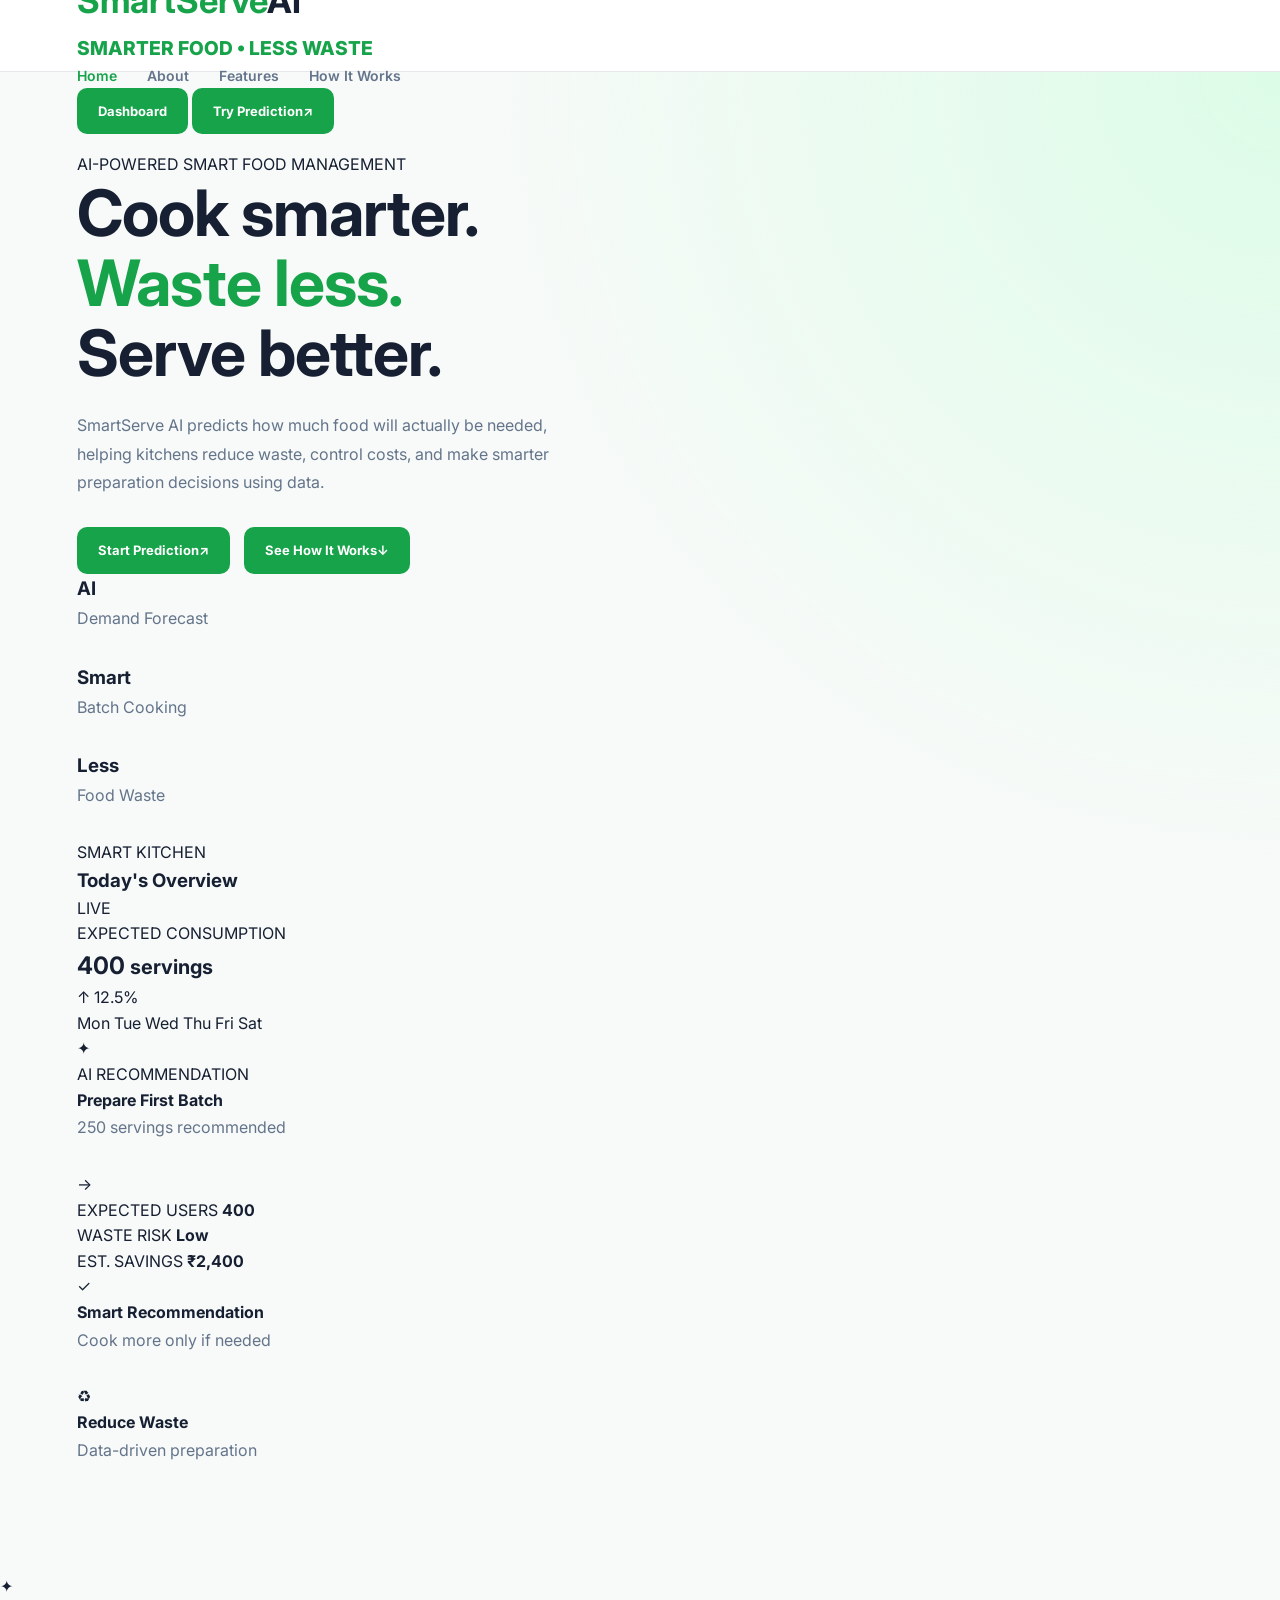
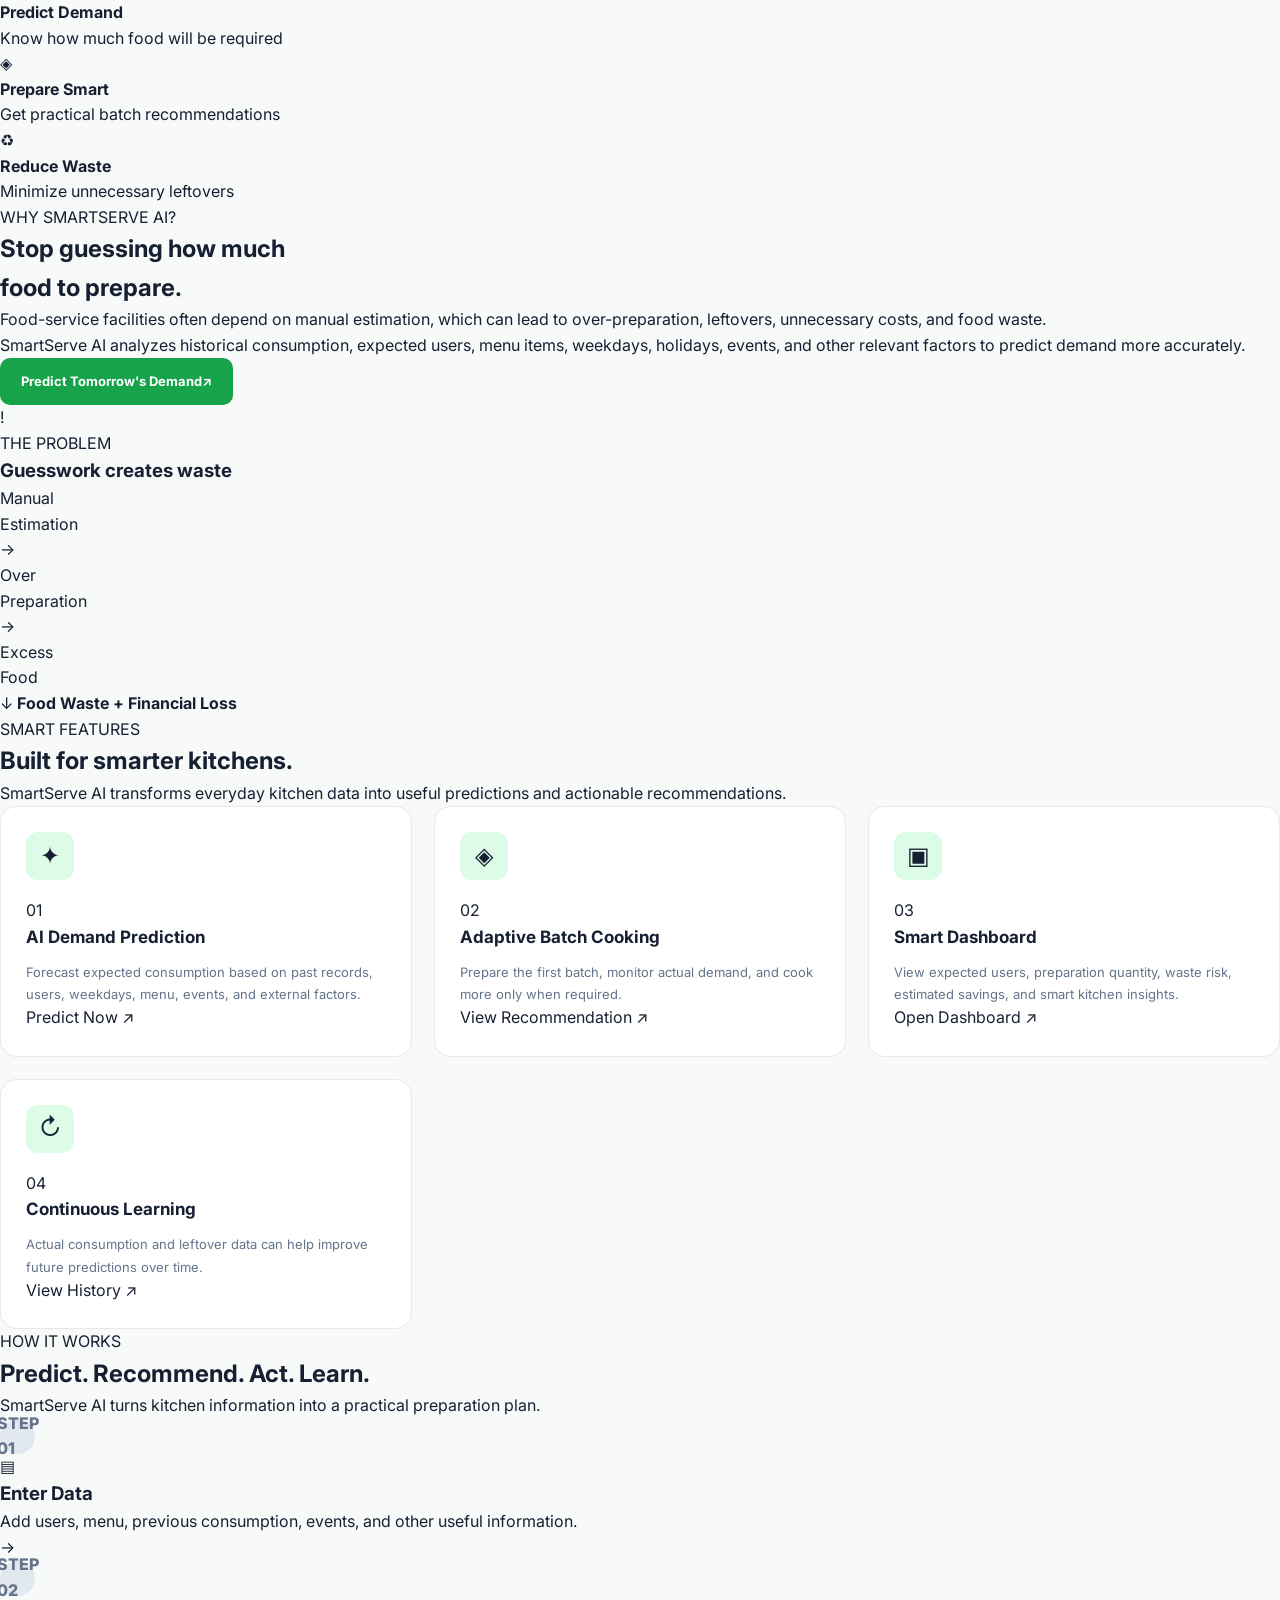
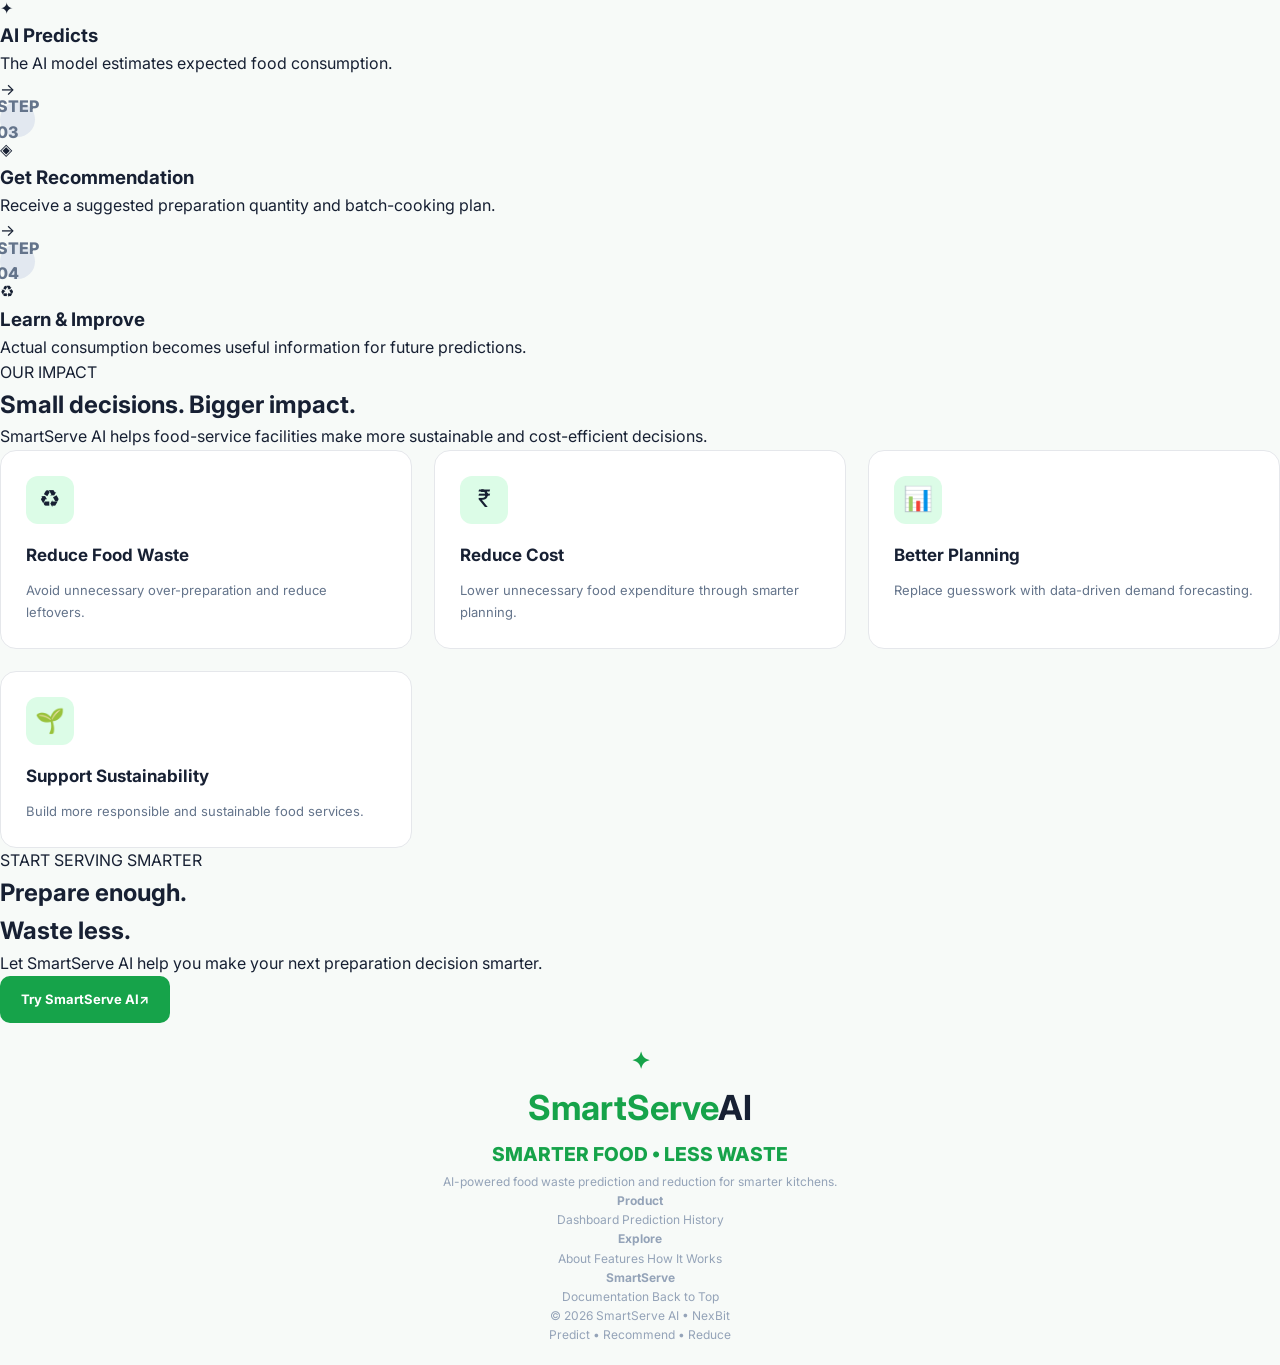
==== index.html @ d2ed530c "Initial Smart-Serve-nexbit.git" ====
<!DOCTYPE html>
<html lang="en">

<head>
    <meta charset="UTF-8">
    <meta name="viewport" content="width=device-width, initial-scale=1.0">

    <title>SmartServe AI | Smarter Food, Less Waste</title>

    <meta name="description"
        content="SmartServe AI predicts food demand, reduces waste, and helps kitchens prepare smarter using AI-powered recommendations.">

    <link rel="stylesheet" href="style.css">

    <!-- Google Fonts -->
    <link rel="preconnect" href="https://fonts.googleapis.com">
    <link rel="preconnect" href="https://fonts.gstatic.com" crossorigin>

    <link
        href="https://fonts.googleapis.com/css2?family=Inter:wght@400;500;600;700;800&family=Playfair+Display:wght@600;700&display=swap"
        rel="stylesheet">

</head>

<body>


    <!-- =========================
         NAVBAR
    ========================== -->

    <header class="navbar">

        <div class="container nav-content">

            <a href="index.html" class="logo">

                <div class="logo-icon">✦</div>

                <div class="logo-text">
                    <h2>SmartServe<span>AI</span></h2>
                    <small>SMARTER FOOD • LESS WASTE</small>
                </div>

            </a>


            <nav class="nav-links">

                <a href="#home" class="active">Home</a>
                <a href="#about">About</a>
                <a href="#features">Features</a>
                <a href="#workflow">How It Works</a>

            </nav>


            <div class="nav-buttons">

                <a href="dashboard.html" class="btn btn-outline">
                    Dashboard
                </a>

                <a href="prediction.html" class="btn btn-primary">
                    Try Prediction
                    <span>↗</span>
                </a>

            </div>

        </div>

    </header>



    <!-- =========================
         HERO SECTION
    ========================== -->

    <main>

        <section class="hero" id="home">

            <div class="container hero-grid">


                <!-- LEFT SIDE -->

                <div class="hero-content">

                    <div class="hero-badge">

                        <span class="pulse-dot"></span>

                        AI-POWERED SMART FOOD MANAGEMENT

                    </div>


                    <h1>
                        Cook smarter.
                        <br>
                        <span>Waste less.</span>
                        <br>
                        Serve better.
                    </h1>


                    <p class="hero-description">

                        SmartServe AI predicts how much food will actually be needed,
                        helping kitchens reduce waste, control costs, and make smarter
                        preparation decisions using data.

                    </p>


                    <div class="hero-buttons">

                        <a href="prediction.html" class="btn btn-primary btn-large">

                            Start Prediction

                            <span>↗</span>

                        </a>


                        <a href="#workflow" class="btn btn-text">

                            See How It Works

                            <span>↓</span>

                        </a>

                    </div>



                    <div class="hero-stats">

                        <div class="stat">
                            <h3>AI</h3>
                            <p>Demand Forecast</p>
                        </div>


                        <div class="stat-divider"></div>


                        <div class="stat">
                            <h3>Smart</h3>
                            <p>Batch Cooking</p>
                        </div>


                        <div class="stat-divider"></div>


                        <div class="stat">
                            <h3>Less</h3>
                            <p>Food Waste</p>
                        </div>

                    </div>

                </div>



                <!-- RIGHT SIDE -->

                <div class="hero-visual">

                    <div class="visual-glow"></div>


                    <div class="dashboard-card">


                        <!-- Dashboard Header -->

                        <div class="card-top">

                            <div>

                                <span class="small-label">
                                    SMART KITCHEN
                                </span>

                                <h3>Today's Overview</h3>

                            </div>


                            <div class="live-badge">

                                <span></span>

                                LIVE

                            </div>

                        </div>



                        <!-- Prediction -->

                        <div class="chart-area">

                            <div class="chart-header">

                                <div>

                                    <span class="small-label">
                                        EXPECTED CONSUMPTION
                                    </span>

                                    <h2>

                                        400

                                        <small>
                                            servings
                                        </small>

                                    </h2>

                                </div>


                                <div class="trend">
                                    ↑ 12.5%
                                </div>

                            </div>


                            <div class="chart">

                                <div class="chart-line"></div>

                                <div class="chart-point point-1"></div>
                                <div class="chart-point point-2"></div>
                                <div class="chart-point point-3"></div>
                                <div class="chart-point point-4"></div>
                                <div class="chart-point point-5"></div>
                                <div class="chart-point point-6"></div>


                                <div class="chart-labels">

                                    <span>Mon</span>
                                    <span>Tue</span>
                                    <span>Wed</span>
                                    <span>Thu</span>
                                    <span>Fri</span>
                                    <span>Sat</span>

                                </div>

                            </div>

                        </div>



                        <!-- AI Recommendation -->

                        <div class="prediction-card">


                            <div class="prediction-icon">

                                ✦

                            </div>


                            <div class="prediction-text">

                                <span class="small-label">
                                    AI RECOMMENDATION
                                </span>

                                <h4>
                                    Prepare First Batch
                                </h4>

                                <p>
                                    250 servings recommended
                                </p>

                            </div>


                            <span class="arrow-icon">
                                →
                            </span>

                        </div>



                        <!-- Mini Stats -->

                        <div class="mini-cards">


                            <div class="mini-card">

                                <span>
                                    EXPECTED USERS
                                </span>

                                <strong>
                                    400
                                </strong>

                            </div>


                            <div class="mini-card">

                                <span>
                                    WASTE RISK
                                </span>

                                <strong class="low-risk">
                                    Low
                                </strong>

                            </div>


                            <div class="mini-card">

                                <span>
                                    EST. SAVINGS
                                </span>

                                <strong>
                                    ₹2,400
                                </strong>

                            </div>


                        </div>

                    </div>



                    <!-- Floating Card 1 -->

                    <div class="floating-card floating-card-1">

                        <div class="float-icon">
                            ✓
                        </div>

                        <div>

                            <strong>
                                Smart Recommendation
                            </strong>

                            <p>
                                Cook more only if needed
                            </p>

                        </div>

                    </div>



                    <!-- Floating Card 2 -->

                    <div class="floating-card floating-card-2">

                        <div class="float-icon">
                            ♻
                        </div>

                        <div>

                            <strong>
                                Reduce Waste
                            </strong>

                            <p>
                                Data-driven preparation
                            </p>

                        </div>

                    </div>


                </div>

            </div>

        </section>



        <!-- =========================
             QUICK BENEFITS
        ========================== -->

        <section class="intro-strip">

            <div class="container intro-content">


                <div class="intro-item">

                    <div class="intro-icon">
                        ✦
                    </div>

                    <div>

                        <strong>
                            Predict Demand
                        </strong>

                        <p>
                            Know how much food will be required
                        </p>

                    </div>

                </div>



                <div class="intro-item">

                    <div class="intro-icon">
                        ◈
                    </div>

                    <div>

                        <strong>
                            Prepare Smart
                        </strong>

                        <p>
                            Get practical batch recommendations
                        </p>

                    </div>

                </div>



                <div class="intro-item">

                    <div class="intro-icon">
                        ♻
                    </div>

                    <div>

                        <strong>
                            Reduce Waste
                        </strong>

                        <p>
                            Minimize unnecessary leftovers
                        </p>

                    </div>

                </div>


            </div>

        </section>



        <!-- =========================
             ABOUT SECTION
        ========================== -->

        <section class="section about-section" id="about">

            <div class="container two-column">


                <div class="section-heading">

                    <span class="eyebrow">
                        WHY SMARTSERVE AI?
                    </span>


                    <h2>

                        Stop guessing how much

                        <br>

                        <span>
                            food to prepare.
                        </span>

                    </h2>


                    <p>

                        Food-service facilities often depend on manual estimation,
                        which can lead to over-preparation, leftovers, unnecessary
                        costs, and food waste.

                    </p>


                    <p>

                        SmartServe AI analyzes historical consumption, expected users,
                        menu items, weekdays, holidays, events, and other relevant
                        factors to predict demand more accurately.

                    </p>


                    <a href="prediction.html" class="btn btn-dark">

                        Predict Tomorrow's Demand

                        <span>↗</span>

                    </a>

                </div>



                <!-- Problem Flow -->

                <div class="problem-card">


                    <div class="problem-header">

                        <span class="problem-icon">
                            !
                        </span>

                        <div>

                            <span class="small-label">
                                THE PROBLEM
                            </span>

                            <h3>
                                Guesswork creates waste
                            </h3>

                        </div>

                    </div>



                    <div class="problem-flow">


                        <div class="flow-box">

                            Manual

                            <br>

                            Estimation

                        </div>


                        <span>
                            →
                        </span>


                        <div class="flow-box">

                            Over

                            <br>

                            Preparation

                        </div>


                        <span>
                            →
                        </span>


                        <div class="flow-box danger-box">

                            Excess

                            <br>

                            Food

                        </div>


                    </div>



                    <div class="problem-result">

                        <span>
                            ↓
                        </span>

                        <strong>
                            Food Waste + Financial Loss
                        </strong>

                    </div>


                </div>

            </div>

        </section>



        <!-- =========================
             FEATURES SECTION
        ========================== -->

        <section class="section features-section" id="features">


            <div class="container">


                <div class="center-heading">

                    <span class="eyebrow">
                        SMART FEATURES
                    </span>


                    <h2>

                        Built for

                        <span>
                            smarter kitchens.
                        </span>

                    </h2>


                    <p>

                        SmartServe AI transforms everyday kitchen data into
                        useful predictions and actionable recommendations.

                    </p>

                </div>



                <div class="features-grid">


                    <!-- Feature 1 -->

                    <article class="feature-card featured-card">

                        <div class="feature-icon">
                            ✦
                        </div>


                        <span class="feature-number">
                            01
                        </span>


                        <h3>
                            AI Demand Prediction
                        </h3>


                        <p>

                            Forecast expected consumption based on past records,
                            users, weekdays, menu, events, and external factors.

                        </p>


                        <a href="prediction.html" class="feature-link">

                            Predict Now

                            <span>↗</span>

                        </a>

                    </article>



                    <!-- Feature 2 -->

                    <article class="feature-card">

                        <div class="feature-icon">
                            ◈
                        </div>


                        <span class="feature-number">
                            02
                        </span>


                        <h3>
                            Adaptive Batch Cooking
                        </h3>


                        <p>

                            Prepare the first batch, monitor actual demand, and
                            cook more only when required.

                        </p>


                        <a href="prediction.html" class="feature-link">

                            View Recommendation

                            <span>↗</span>

                        </a>

                    </article>



                    <!-- Feature 3 -->

                    <article class="feature-card">

                        <div class="feature-icon">
                            ▣
                        </div>


                        <span class="feature-number">
                            03
                        </span>


                        <h3>
                            Smart Dashboard
                        </h3>


                        <p>

                            View expected users, preparation quantity, waste risk,
                            estimated savings, and smart kitchen insights.

                        </p>


                        <a href="dashboard.html" class="feature-link">

                            Open Dashboard

                            <span>↗</span>

                        </a>

                    </article>



                    <!-- Feature 4 -->

                    <article class="feature-card">

                        <div class="feature-icon">
                            ↻
                        </div>


                        <span class="feature-number">
                            04
                        </span>


                        <h3>
                            Continuous Learning
                        </h3>


                        <p>

                            Actual consumption and leftover data can help improve
                            future predictions over time.

                        </p>


                        <a href="history.html" class="feature-link">

                            View History

                            <span>↗</span>

                        </a>

                    </article>


                </div>


            </div>

        </section>



        <!-- =========================
             WORKFLOW
        ========================== -->

        <section class="section workflow-section" id="workflow">


            <div class="container">


                <div class="center-heading">

                    <span class="eyebrow">
                        HOW IT WORKS
                    </span>


                    <h2>

                        Predict.

                        <span>
                            Recommend. Act. Learn.
                        </span>

                    </h2>


                    <p>

                        SmartServe AI turns kitchen information into
                        a practical preparation plan.

                    </p>

                </div>



                <div class="workflow">


                    <!-- Step 1 -->

                    <div class="workflow-step">

                        <div class="step-number">
                            STEP 01
                        </div>


                        <div class="step-icon">
                            ▤
                        </div>


                        <h3>
                            Enter Data
                        </h3>


                        <p>

                            Add users, menu, previous consumption,
                            events, and other useful information.

                        </p>

                    </div>


                    <div class="workflow-arrow">
                        →
                    </div>



                    <!-- Step 2 -->

                    <div class="workflow-step">

                        <div class="step-number">
                            STEP 02
                        </div>


                        <div class="step-icon">
                            ✦
                        </div>


                        <h3>
                            AI Predicts
                        </h3>


                        <p>

                            The AI model estimates expected
                            food consumption.

                        </p>

                    </div>


                    <div class="workflow-arrow">
                        →
                    </div>



                    <!-- Step 3 -->

                    <div class="workflow-step">

                        <div class="step-number">
                            STEP 03
                        </div>


                        <div class="step-icon">
                            ◈
                        </div>


                        <h3>
                            Get Recommendation
                        </h3>


                        <p>

                            Receive a suggested preparation quantity
                            and batch-cooking plan.

                        </p>

                    </div>


                    <div class="workflow-arrow">
                        →
                    </div>



                    <!-- Step 4 -->

                    <div class="workflow-step">

                        <div class="step-number">
                            STEP 04
                        </div>


                        <div class="step-icon">
                            ♻
                        </div>


                        <h3>
                            Learn & Improve
                        </h3>


                        <p>

                            Actual consumption becomes useful
                            information for future predictions.

                        </p>

                    </div>


                </div>


            </div>

        </section>



        <!-- =========================
             IMPACT SECTION
        ========================== -->

        <section class="section impact-section">


            <div class="container">


                <div class="center-heading">

                    <span class="eyebrow">
                        OUR IMPACT
                    </span>


                    <h2>

                        Small decisions.

                        <span>
                            Bigger impact.
                        </span>

                    </h2>


                    <p>

                        SmartServe AI helps food-service facilities make
                        more sustainable and cost-efficient decisions.

                    </p>

                </div>



                <div class="features-grid">


                    <article class="feature-card">

                        <div class="feature-icon">
                            ♻
                        </div>

                        <h3>
                            Reduce Food Waste
                        </h3>

                        <p>
                            Avoid unnecessary over-preparation and reduce leftovers.
                        </p>

                    </article>



                    <article class="feature-card">

                        <div class="feature-icon">
                            ₹
                        </div>

                        <h3>
                            Reduce Cost
                        </h3>

                        <p>
                            Lower unnecessary food expenditure through smarter planning.
                        </p>

                    </article>



                    <article class="feature-card">

                        <div class="feature-icon">
                            📊
                        </div>

                        <h3>
                            Better Planning
                        </h3>

                        <p>
                            Replace guesswork with data-driven demand forecasting.
                        </p>

                    </article>



                    <article class="feature-card">

                        <div class="feature-icon">
                            🌱
                        </div>

                        <h3>
                            Support Sustainability
                        </h3>

                        <p>
                            Build more responsible and sustainable food services.
                        </p>

                    </article>


                </div>


            </div>

        </section>



        <!-- =========================
             CTA
        ========================== -->

        <section class="cta-section">


            <div class="container cta-content">


                <div>

                    <span class="eyebrow">
                        START SERVING SMARTER
                    </span>


                    <h2>

                        Prepare enough.

                        <br>

                        <span>
                            Waste less.
                        </span>

                    </h2>


                    <p>

                        Let SmartServe AI help you make your
                        next preparation decision smarter.

                    </p>

                </div>


                <a href="prediction.html" class="btn btn-light btn-large">

                    Try SmartServe AI

                    <span>↗</span>

                </a>


            </div>

        </section>


    </main>



    <!-- =========================
         FOOTER
    ========================== -->

    <footer class="footer">


        <div class="container footer-content">


            <div class="footer-brand">


                <a href="index.html" class="logo">

                    <div class="logo-icon">
                        ✦
                    </div>


                    <div class="logo-text">

                        <h2>
                            SmartServe<span>AI</span>
                        </h2>

                        <small>
                            SMARTER FOOD • LESS WASTE
                        </small>

                    </div>

                </a>


                <p>

                    AI-powered food waste prediction and
                    reduction for smarter kitchens.

                </p>


            </div>



            <div class="footer-links">


                <div>

                    <h4>
                        Product
                    </h4>

                    <a href="dashboard.html">
                        Dashboard
                    </a>

                    <a href="prediction.html">
                        Prediction
                    </a>

                    <a href="history.html">
                        History
                    </a>

                </div>



                <div>

                    <h4>
                        Explore
                    </h4>

                    <a href="#about">
                        About
                    </a>

                    <a href="#features">
                        Features
                    </a>

                    <a href="#workflow">
                        How It Works
                    </a>

                </div>



                <div>

                    <h4>
                        SmartServe
                    </h4>

                    <a href="README.md">
                        Documentation
                    </a>

                    <a href="#home">
                        Back to Top
                    </a>

                </div>


            </div>


        </div>



        <div class="container footer-bottom">

            <p>
                © 2026 SmartServe AI • NexBit
            </p>

            <p>
                Predict • Recommend • Reduce
            </p>

        </div>


    </footer>



<script src="app.js"></script>
</body>

</html>
---- style.css ----
@import url('https://fonts.googleapis.com/css2?family=Inter:wght@400;500;600;700;800&display=swap');

:root {
  --primary: #16a34a;
  --primary-dark: #15803d;
  --primary-light: #dcfce7;
  --background: #f7faf8;
  --white: #ffffff;
  --text: #172033;
  --muted: #64748b;
  --border: #e5e7eb;
  --shadow: 0 8px 25px rgba(15, 23, 42, 0.06);
}

* {
  margin: 0;
  padding: 0;
  box-sizing: border-box;
}

body {
  font-family: 'Inter', sans-serif;
  background: var(--background);
  color: var(--text);
  line-height: 1.6;
}

a {
  text-decoration: none;
  color: inherit;
}

button,
input,
select,
textarea {
  font-family: inherit;
}

button {
  cursor: pointer;
}

/* NAVBAR */

.navbar {
  height: 72px;
  padding: 0 6%;
  background: var(--white);
  border-bottom: 1px solid var(--border);
  display: flex;
  align-items: center;
  justify-content: space-between;
  position: sticky;
  top: 0;
  z-index: 1000;
}

.logo {
  color: var(--primary);
  font-size: 23px;
  font-weight: 800;
}

.logo span {
  color: var(--text);
}

.nav-links {
  display: flex;
  align-items: center;
  gap: 30px;
  list-style: none;
}

.nav-links a {
  color: var(--muted);
  font-size: 14px;
  font-weight: 600;
  transition: 0.3s;
}

.nav-links a:hover,
.nav-links a.active {
  color: var(--primary);
}

.profile {
  width: 38px;
  height: 38px;
  border-radius: 50%;
  background: var(--primary-light);
  color: var(--primary-dark);
  display: flex;
  align-items: center;
  justify-content: center;
  font-weight: 800;
}

/* PAGE LAYOUT */

.layout {
  display: flex;
  min-height: calc(100vh - 72px);
}

.sidebar {
  width: 240px;
  flex-shrink: 0;
  background: var(--white);
  border-right: 1px solid var(--border);
  padding: 30px 18px;
}

.sidebar-title {
  color: #94a3b8;
  font-size: 11px;
  font-weight: 800;
  letter-spacing: 1.5px;
  text-transform: uppercase;
  margin: 0 15px 16px;
}

.sidebar-menu {
  display: flex;
  flex-direction: column;
  gap: 8px;
}

.sidebar-menu a {
  display: block;
  padding: 14px 15px;
  border-radius: 10px;
  color: var(--muted);
  font-size: 14px;
  font-weight: 600;
  transition: 0.3s;
}

.sidebar-menu a:hover,
.sidebar-menu a.active {
  background: var(--primary-light);
  color: var(--primary-dark);
}

/* MAIN CONTENT */

.main {
  flex: 1;
  min-width: 0;
  padding: 40px 5%;
}

.page-heading {
  display: flex;
  align-items: flex-start;
  justify-content: space-between;
  gap: 20px;
  margin-bottom: 30px;
}

.page-heading h1 {
  font-size: 30px;
  line-height: 1.2;
  margin-bottom: 8px;
}

.page-heading p {
  color: var(--muted);
  font-size: 14px;
}

/* BUTTONS */

.btn,
.primary-button,
.predict-button,
.new-button,
.filter-button {
  display: inline-flex;
  align-items: center;
  justify-content: center;
  border: none;
  border-radius: 10px;
  background: var(--primary);
  color: white;
  padding: 13px 21px;
  font-size: 13px;
  font-weight: 700;
  transition: 0.3s;
}

.btn:hover,
.primary-button:hover,
.predict-button:hover,
.new-button:hover,
.filter-button:hover {
  background: var(--primary-dark);
  transform: translateY(-2px);
}

.secondary-button {
  display: inline-flex;
  align-items: center;
  justify-content: center;
  padding: 12px 20px;
  border: 1px solid var(--border);
  border-radius: 10px;
  background: white;
  color: var(--text);
  font-size: 13px;
  font-weight: 700;
}

/* CARDS */

.card,
.summary-card,
.stat-card {
  background: var(--white);
  border: 1px solid var(--border);
  border-radius: 17px;
  box-shadow: var(--shadow);
}

.card {
  padding: 28px;
  margin-bottom: 25px;
}

.card-heading {
  display: flex;
  align-items: center;
  justify-content: space-between;
  gap: 20px;
  margin-bottom: 22px;
}

.card-heading h2 {
  font-size: 20px;
  margin-bottom: 6px;
}

.card-heading p {
  color: var(--muted);
  font-size: 13px;
}

/* STATISTICS */

.summary-grid,
.stats-grid {
  display: grid;
  grid-template-columns: repeat(4, 1fr);
  gap: 18px;
  margin-bottom: 28px;
}

.summary-card,
.stat-card {
  padding: 22px;
}

.summary-card h4,
.stat-card h4 {
  color: var(--muted);
  font-size: 11px;
  text-transform: uppercase;
  margin-bottom: 13px;
}

.summary-card h2,
.stat-card h2 {
  font-size: 27px;
  line-height: 1.2;
  margin-bottom: 6px;
}

.summary-card p,
.stat-card p {
  color: #94a3b8;
  font-size: 11px;
}

.green {
  background: #f0fdf4 !important;
  border-color: #bbf7d0 !important;
}

.green h2 {
  color: var(--primary-dark);
}

.blue {
  background: #eff6ff !important;
  border-color: #bfdbfe !important;
}

.blue h2 {
  color: #2563eb;
}

.yellow {
  background: #fffbeb !important;
  border-color: #fde68a !important;
}

.yellow h2 {
  color: #b45309;
}

/* WELCOME BANNER */

.welcome-banner {
  display: flex;
  align-items: center;
  justify-content: space-between;
  gap: 25px;
  padding: 30px;
  margin-bottom: 28px;
  border-radius: 18px;
  background: linear-gradient(135deg, #dcfce7, #bbf7d0);
  border: 1px solid #bbf7d0;
}

.welcome-banner h2 {
  font-size: 24px;
  margin-bottom: 8px;
}

.welcome-banner p {
  color: #166534;
  font-size: 13px;
}

/* FORMS */

.form-grid {
  display: grid;
  grid-template-columns: 1fr 1fr;
  gap: 22px;
}

.form-group {
  display: flex;
  flex-direction: column;
  gap: 8px;
}

.full-width {
  grid-column: 1 / -1;
}

label {
  color: var(--text);
  font-size: 13px;
  font-weight: 700;
}

input,
select,
textarea {
  width: 100%;
  padding: 14px;
  border: 1px solid #dbe3ea;
  border-radius: 10px;
  background: white;
  color: var(--text);
  outline: none;
  font-size: 13px;
  transition: 0.3s;
}

input:focus,
select:focus,
textarea:focus {
  border-color: var(--primary);
  box-shadow: 0 0 0 3px rgba(22, 163, 74, 0.1);
}

textarea {
  min-height: 100px;
  resize: vertical;
}

.help {
  color: #94a3b8;
  font-size: 11px;
}

/* STEP INDICATOR */

.steps {
  display: flex;
  align-items: center;
  margin-bottom: 30px;
}

.step {
  display: flex;
  align-items: center;
  gap: 10px;
  color: #94a3b8;
  font-size: 13px;
  font-weight: 700;
  white-space: nowrap;
}

.step.active {
  color: var(--primary-dark);
}

.step-number {
  width: 35px;
  height: 35px;
  border-radius: 50%;
  background: #e2e8f0;
  color: var(--muted);
  display: flex;
  align-items: center;
  justify-content: center;
  font-weight: 800;
}

.step.active .step-number {
  background: var(--primary);
  color: white;
}

.step-line {
  width: 70px;
  height: 2px;
  background: #e2e8f0;
  margin: 0 14px;
}

/* INFO AND INSIGHT BOX */

.info-box,
.insight-card {
  background: #eff6ff;
  border: 1px solid #bfdbfe;
  border-radius: 14px;
  padding: 20px;
  margin-bottom: 25px;
}

.info-box h3,
.insight-card h3 {
  color: #1d4ed8;
  font-size: 17px;
  margin-bottom: 8px;
}

.info-box p,
.insight-card p {
  color: #1e40af;
  font-size: 13px;
  line-height: 1.7;
}

.insight-card {
  display: flex;
  align-items: flex-start;
  gap: 15px;
}

.insight-icon {
  font-size: 25px;
}

/* TABLE */

.table-wrapper {
  width: 100%;
  overflow-x: auto;
}

table {
  width: 100%;
  min-width: 750px;
  border-collapse: collapse;
}

th {
  text-align: left;
  padding: 15px 14px;
  background: #f8fafc;
  color: var(--muted);
  font-size: 11px;
  text-transform: uppercase;
  border-bottom: 1px solid var(--border);
}

td {
  padding: 17px 14px;
  color: #475569;
  font-size: 13px;
  border-bottom: 1px solid #eef2f7;
}

tr:hover {
  background: #f8fffa;
}

tr:last-child td {
  border-bottom: none;
}

.date,
.food {
  color: var(--text);
  font-weight: 700;
}

.small-text {
  color: #94a3b8;
  font-size: 11px;
  margin-top: 4px;
}

/* STATUS */

.status {
  display: inline-block;
  padding: 6px 11px;
  border-radius: 20px;
  font-size: 11px;
  font-weight: 700;
}

.status.low {
  background: #dcfce7;
  color: #166534;
}

.status.medium {
  background: #fef3c7;
  color: #92400e;
}

.status.high {
  background: #fee2e2;
  color: #991b1b;
}

/* FILTERS */

.filters {
  display: flex;
  gap: 12px;
  flex-wrap: wrap;
  margin-bottom: 24px;
}

.filters input,
.filters select {
  width: auto;
  min-width: 160px;
  padding: 12px 14px;
}

.search-box {
  flex: 1;
  min-width: 220px;
}

/* MENU OPTIONS */

.menu-options {
  display: grid;
  grid-template-columns: repeat(4, 1fr);
  gap: 12px;
}

.menu-option {
  padding: 15px 8px;
  text-align: center;
  border: 1px solid #e2e8f0;
  border-radius: 10px;
  color: var(--muted);
  font-size: 12px;
  font-weight: 600;
  cursor: pointer;
  transition: 0.3s;
}

.menu-option:hover,
.menu-option.active,
.menu-option.selected {
  background: var(--primary-light);
  border-color: var(--primary);
  color: var(--primary-dark);
}

.emoji {
  display: block;
  font-size: 24px;
  margin-bottom: 5px;
}

/* FOOTER */

.footer {
  text-align: center;
  color: #94a3b8;
  font-size: 12px;
  padding: 20px 15px;
}

/* HOME PAGE */

.hero {
  min-height: 620px;
  display: flex;
  align-items: center;
  padding: 80px 6%;
  background:
    radial-gradient(circle at top right, #dcfce7, transparent 40%),
    var(--background);
}

.hero-content {
  max-width: 600px;
}

.hero h1 {
  font-size: clamp(40px, 5vw, 68px);
  line-height: 1.1;
  letter-spacing: -1px;
  margin-bottom: 22px;
}

.hero h1 span {
  color: var(--primary);
}

.hero p {
  max-width: 520px;
  color: var(--muted);
  font-size: 16px;
  line-height: 1.8;
  margin-bottom: 30px;
}

.hero-buttons {
  display: flex;
  gap: 14px;
  flex-wrap: wrap;
}

.features-grid {
  display: grid;
  grid-template-columns: repeat(3, 1fr);
  gap: 22px;
}

.feature-card {
  background: white;
  border: 1px solid var(--border);
  border-radius: 16px;
  padding: 25px;
  transition: 0.3s;
}

.feature-card:hover {
  transform: translateY(-5px);
  box-shadow: var(--shadow);
}

.feature-icon {
  width: 48px;
  height: 48px;
  display: flex;
  align-items: center;
  justify-content: center;
  border-radius: 12px;
  background: var(--primary-light);
  font-size: 24px;
  margin-bottom: 18px;
}

.feature-card h3 {
  font-size: 17px;
  margin-bottom: 10px;
}

.feature-card p {
  color: var(--muted);
  font-size: 13px;
  line-height: 1.7;
}

/* RESPONSIVE */

@media (max-width: 1100px) {
  .summary-grid,
  .stats-grid {
    grid-template-columns: repeat(2, 1fr);
  }

  .features-grid {
    grid-template-columns: repeat(2, 1fr);
  }
}

@media (max-width: 850px) {
  .sidebar {
    width: 75px;
    padding: 25px 8px;
  }

  .sidebar-title {
    display: none;
  }

  .sidebar-menu a {
    font-size: 0;
    text-align: center;
  }

  .sidebar-menu a::first-letter {
    font-size: 20px;
  }

  .main {
    padding: 25px 18px;
  }

  .nav-links {
    display: none;
  }

  .welcome-banner {
    flex-direction: column;
    align-items: flex-start;
  }

  .form-grid {
    grid-template-columns: 1fr;
  }

  .full-width {
    grid-column: auto;
  }

  .menu-options {
    grid-template-columns: repeat(2, 1fr);
  }
}

@media (max-width: 600px) {
  .summary-grid,
  .stats-grid,
  .features-grid {
    grid-template-columns: 1fr;
  }

  .page-heading {
    flex-direction: column;
  }

  .page-heading h1 {
    font-size: 25px;
  }

  .card {
    padding: 20px;
  }

  .card-heading {
    align-items: flex-start;
    flex-direction: column;
  }

  .filters {
    flex-direction: column;
  }

  .filters input,
  .filters select,
  .filter-button {
    width: 100%;
  }

  .steps {
    overflow-x: auto;
    padding-bottom: 8px;
  }

  .step-line {
    width: 30px;
    margin: 0 8px;
  }
}
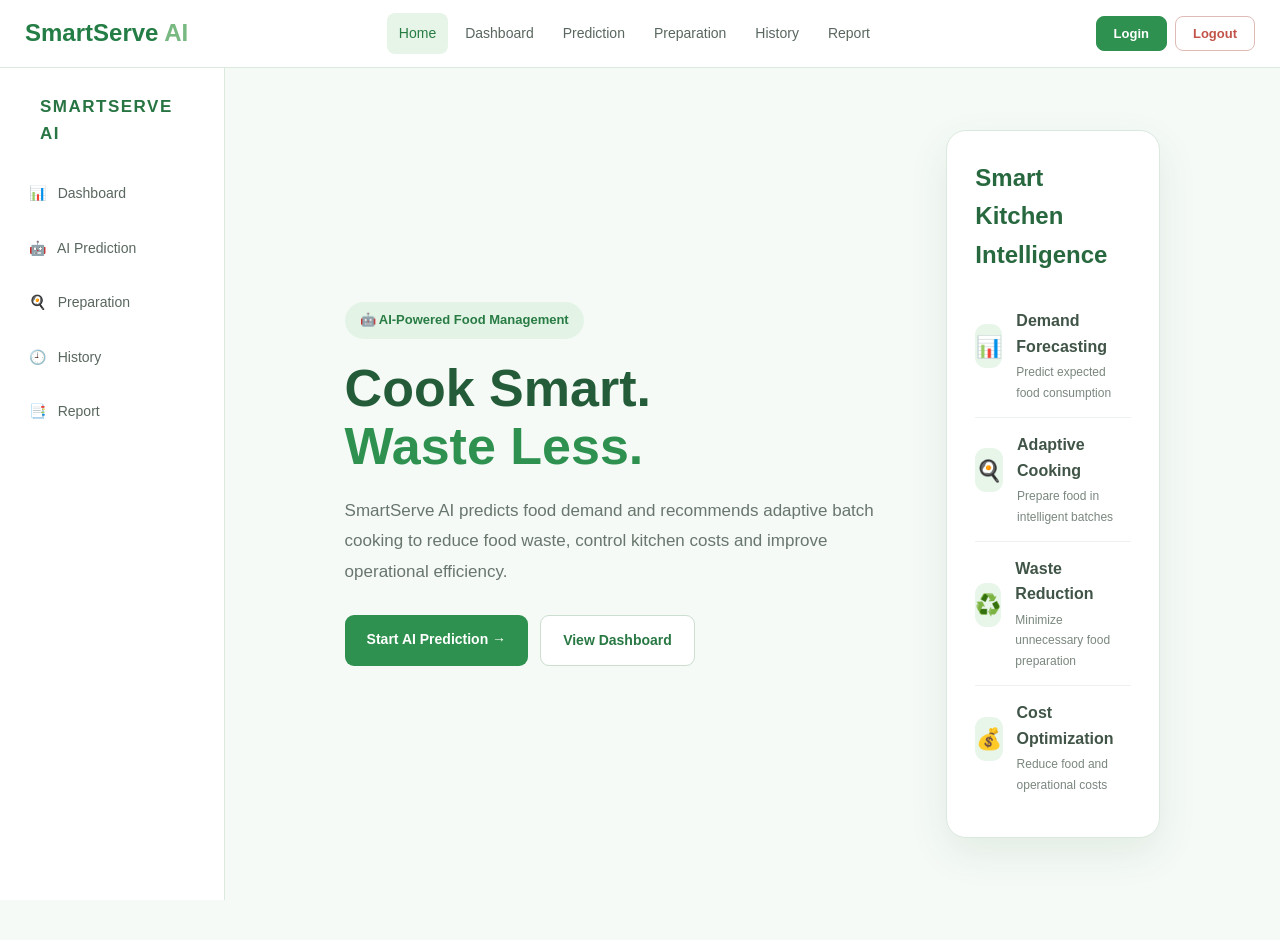
==== commit c524e2f5: "Update index.html" ====
--- a/index.html
+++ b/index.html
@@ -1,1359 +1,910 @@
 <!DOCTYPE html>
 <html lang="en">
-
 <head>
     <meta charset="UTF-8">
     <meta name="viewport" content="width=device-width, initial-scale=1.0">
 
-    <title>SmartServe AI | Smarter Food, Less Waste</title>
-
-    <meta name="description"
-        content="SmartServe AI predicts food demand, reduces waste, and helps kitchens prepare smarter using AI-powered recommendations.">
-
-    <link rel="stylesheet" href="style.css">
-
-    <!-- Google Fonts -->
-    <link rel="preconnect" href="https://fonts.googleapis.com">
-    <link rel="preconnect" href="https://fonts.gstatic.com" crossorigin>
-
-    <link
-        href="https://fonts.googleapis.com/css2?family=Inter:wght@400;500;600;700;800&family=Playfair+Display:wght@600;700&display=swap"
-        rel="stylesheet">
-
+    <title>SmartServe AI | Home</title>
+
+      <link rel="stylesheet" href="style.css">
+
+    <style>
+        * {
+            margin: 0;
+            padding: 0;
+            box-sizing: border-box;
+        }
+
+        body {
+            font-family: Arial, Helvetica, sans-serif;
+            background: #f5faf6;
+            color: #26382c;
+        }
+
+        /* ================= NAVBAR ================= */
+
+        .navbar {
+            height: 68px;
+            background: #ffffff;
+            border-bottom: 1px solid #dce9df;
+            display: flex;
+            align-items: center;
+            justify-content: space-between;
+            padding: 0 25px;
+            position: fixed;
+            top: 0;
+            left: 0;
+            right: 0;
+            z-index: 1000;
+        }
+
+        .logo {
+            font-size: 24px;
+            font-weight: bold;
+            color: #247d45;
+        }
+
+        .logo span {
+            color: #78b881;
+        }
+
+        .top-nav {
+            display: flex;
+            align-items: center;
+            gap: 5px;
+        }
+
+        .top-nav a {
+            text-decoration: none;
+            color: #59675e;
+            font-size: 14px;
+            padding: 9px 12px;
+            border-radius: 8px;
+        }
+
+        .top-nav a:hover,
+        .top-nav a.active {
+            background: #e7f5e9;
+            color: #267c43;
+        }
+
+        /* ================= AUTH BUTTONS ================= */
+
+        .auth-buttons {
+            display: flex;
+            gap: 8px;
+            margin-left: 15px;
+        }
+
+        .auth-buttons button {
+            border-radius: 8px;
+            padding: 9px 17px;
+            font-size: 13px;
+            font-weight: bold;
+            cursor: pointer;
+            transition: 0.3s;
+        }
+
+        .login-btn {
+            background: #2e914f;
+            color: white;
+            border: 1px solid #2e914f;
+        }
+
+        .login-btn:hover {
+            background: #24783f;
+        }
+
+        .logout-btn {
+            background: white;
+            color: #c25349;
+            border: 1px solid #dfbbb6;
+        }
+
+        .logout-btn:hover {
+            background: #fae8e5;
+        }
+
+        /* ================= SIDEBAR ================= */
+
+        .sidebar {
+            position: fixed;
+            left: 0;
+            top: 68px;
+            width: 225px;
+            height: calc(100vh - 68px);
+            background: white;
+            border-right: 1px solid #dce9df;
+            padding: 25px 15px;
+        }
+
+        .sidebar-title {
+            font-size: 17px;
+            font-weight: bold;
+            color: #287543;
+            margin-bottom: 22px;
+            padding-left: 10px;
+        }
+
+        .sidebar a {
+            display: block;
+            text-decoration: none;
+            color: #59675e;
+            padding: 13px 14px;
+            margin-bottom: 6px;
+            border-radius: 9px;
+            font-size: 14px;
+            transition: 0.3s;
+        }
+
+        .sidebar a:hover {
+            background: #edf7ef;
+            color: #267b43;
+        }
+
+        .sidebar a.active {
+            background: #e3f3e7;
+            color: #247a42;
+            font-weight: bold;
+        }
+
+        /* ================= MAIN ================= */
+
+        .main {
+            margin-left: 225px;
+            padding-top: 68px;
+            min-height: 100vh;
+        }
+
+        .home {
+            min-height: calc(100vh - 68px);
+            display: flex;
+            align-items: center;
+            justify-content: space-between;
+            gap: 45px;
+            padding: 55px 6%;
+        }
+
+        /* ================= HERO ================= */
+
+        .hero-content {
+            max-width: 620px;
+        }
+
+        .badge {
+            display: inline-block;
+            background: #e3f4e7;
+            color: #287c43;
+            padding: 8px 15px;
+            border-radius: 20px;
+            font-size: 13px;
+            font-weight: bold;
+            margin-bottom: 20px;
+        }
+
+        .hero-content h1 {
+            font-size: 52px;
+            line-height: 1.12;
+            color: #245c39;
+            margin-bottom: 20px;
+        }
+
+        .hero-content h1 span {
+            color: #2e914f;
+        }
+
+        .hero-content p {
+            font-size: 17px;
+            color: #68766d;
+            line-height: 1.8;
+            margin-bottom: 28px;
+        }
+
+        /* ================= HERO BUTTONS ================= */
+
+        .hero-buttons {
+            display: flex;
+            gap: 12px;
+        }
+
+        .hero-buttons a {
+            text-decoration: none;
+            padding: 13px 22px;
+            border-radius: 9px;
+            font-size: 14px;
+            font-weight: bold;
+            transition: 0.3s;
+        }
+
+        .start-btn {
+            background: #2e914f;
+            color: white;
+        }
+
+        .start-btn:hover {
+            background: #24783f;
+            transform: translateY(-2px);
+        }
+
+        .dashboard-btn {
+            background: white;
+            color: #287843;
+            border: 1px solid #cbded0;
+        }
+
+        .dashboard-btn:hover {
+            background: #eaf6ec;
+        }
+
+        /* ================= FEATURE CARD ================= */
+
+        .feature-card {
+            width: 390px;
+            background: white;
+            border: 1px solid #dce9df;
+            border-radius: 20px;
+            padding: 28px;
+            box-shadow: 0 15px 40px rgba(43, 92, 57, 0.09);
+        }
+
+        .feature-card h2 {
+            color: #28683f;
+            margin-bottom: 20px;
+        }
+
+        .feature {
+            display: flex;
+            align-items: center;
+            gap: 14px;
+            padding: 14px 0;
+            border-bottom: 1px solid #edf2ee;
+        }
+
+        .feature:last-child {
+            border-bottom: none;
+        }
+
+        .feature-icon {
+            width: 44px;
+            height: 44px;
+            display: flex;
+            align-items: center;
+            justify-content: center;
+            background: #e8f6ea;
+            border-radius: 11px;
+            font-size: 21px;
+        }
+
+        .feature h4 {
+            color: #405447;
+            margin-bottom: 3px;
+        }
+
+        .feature p {
+            color: #7a877e;
+            font-size: 12px;
+        }
+
+        /* ================= LOGIN MODAL ================= */
+
+        .modal {
+            display: none;
+            position: fixed;
+            inset: 0;
+            background: rgba(35, 65, 45, 0.35);
+            align-items: center;
+            justify-content: center;
+            z-index: 2000;
+        }
+
+        .login-box {
+            width: 380px;
+            background: white;
+            border-radius: 18px;
+            padding: 30px;
+            box-shadow: 0 20px 60px rgba(0,0,0,0.15);
+            position: relative;
+        }
+
+        .close {
+            position: absolute;
+            top: 13px;
+            right: 18px;
+            border: none;
+            background: transparent;
+            font-size: 27px;
+            color: #78847c;
+            cursor: pointer;
+        }
+
+        .login-box h2 {
+            color: #28683f;
+            margin-bottom: 5px;
+        }
+
+        .login-box .subtitle {
+            color: #78847c;
+            font-size: 13px;
+            margin-bottom: 23px;
+        }
+
+        .form-group {
+            margin-bottom: 17px;
+        }
+
+        .form-group label {
+            display: block;
+            font-size: 13px;
+            font-weight: bold;
+            color: #405447;
+            margin-bottom: 7px;
+        }
+
+        .form-group input {
+            width: 100%;
+            padding: 12px;
+            border: 1px solid #cddcd1;
+            border-radius: 8px;
+            outline: none;
+            font-size: 14px;
+        }
+
+        .form-group input:focus {
+            border-color: #3b9957;
+        }
+
+        .submit-login {
+            width: 100%;
+            padding: 13px;
+            background: #2e914f;
+            color: white;
+            border: none;
+            border-radius: 8px;
+            font-weight: bold;
+            cursor: pointer;
+        }
+
+        .submit-login:hover {
+            background: #24783f;
+        }
+
+        .message {
+            text-align: center;
+            margin-top: 12px;
+            font-size: 13px;
+            font-weight: bold;
+        }
+
+        /* ================= STATUS ================= */
+
+        .status {
+            display: none;
+            position: fixed;
+            right: 25px;
+            bottom: 25px;
+            background: white;
+            border: 1px solid #d5e5d8;
+            color: #287843;
+            padding: 13px 20px;
+            border-radius: 10px;
+            box-shadow: 0 6px 25px rgba(0,0,0,0.10);
+            font-size: 14px;
+            font-weight: bold;
+            z-index: 3000;
+        }
+
+        /* ================= RESPONSIVE ================= */
+
+        @media (max-width: 1100px) {
+
+            .top-nav {
+                display: none;
+            }
+
+            .home {
+                flex-direction: column;
+                justify-content: center;
+                text-align: center;
+            }
+
+            .hero-buttons {
+                justify-content: center;
+            }
+
+            .feature-card {
+                width: 100%;
+                max-width: 420px;
+            }
+        }
+
+        @media (max-width: 700px) {
+
+            .sidebar {
+                display: none;
+            }
+
+            .main {
+                margin-left: 0;
+            }
+
+            .navbar {
+                padding: 0 15px;
+            }
+
+            .logo {
+                font-size: 20px;
+            }
+
+            .home {
+                padding: 40px 20px;
+            }
+
+            .hero-content h1 {
+                font-size: 38px;
+            }
+
+            .hero-content p {
+                font-size: 15px;
+            }
+
+            .login-box {
+                width: 90%;
+            }
+        }
+    </style>
 </head>
 
 <body>
 
-
-    <!-- =========================
-         NAVBAR
-    ========================== -->
-
-    <header class="navbar">
-
-        <div class="container nav-content">
-
-            <a href="index.html" class="logo">
-
-                <div class="logo-icon">✦</div>
-
-                <div class="logo-text">
-                    <h2>SmartServe<span>AI</span></h2>
-                    <small>SMARTER FOOD • LESS WASTE</small>
+<!-- ==================================================
+     TOP NAVBAR
+================================================== -->
+
+<nav class="navbar">
+
+    <div class="logo">
+        SmartServe <span>AI</span>
+    </div>
+
+    <div class="top-nav">
+
+        <a href="index.html" class="active">
+            Home
+        </a>
+
+        <a href="dashboard.html">
+            Dashboard
+        </a>
+
+        <a href="prediction.html">
+            Prediction
+        </a>
+
+        <a href="preparation.html">
+            Preparation
+        </a>
+
+        <a href="history.html">
+            History
+        </a>
+
+        <a href="report.html">
+            Report
+        </a>
+
+    </div>
+
+    <div class="auth-buttons">
+
+        <button
+            class="login-btn"
+            onclick="openLogin()">
+            Login
+        </button>
+
+        <button
+            class="logout-btn"
+            onclick="logoutUser()">
+            Logout
+        </button>
+
+    </div>
+
+</nav>
+
+
+<!-- ==================================================
+     SIDEBAR
+================================================== -->
+
+<aside class="sidebar">
+
+    <div class="sidebar-title">
+        SmartServe AI
+    </div>
+
+    <a href="dashboard.html">
+        📊 &nbsp; Dashboard
+    </a>
+
+    <a href="prediction.html">
+        🤖 &nbsp; AI Prediction
+    </a>
+
+    <a href="preparation.html">
+        🍳 &nbsp; Preparation
+    </a>
+
+    <a href="history.html">
+        🕘 &nbsp; History
+    </a>
+
+    <a href="report.html">
+        📑 &nbsp; Report
+    </a>
+
+</aside>
+
+
+<!-- ==================================================
+     MAIN HOME
+================================================== -->
+
+<main class="main">
+
+    <section class="home">
+
+        <!-- HERO CONTENT -->
+
+        <div class="hero-content">
+
+            <div class="badge">
+                🤖 AI-Powered Food Management
+            </div>
+
+            <h1>
+                Cook Smart.<br>
+                <span>Waste Less.</span>
+            </h1>
+
+            <p>
+                SmartServe AI predicts food demand and recommends
+                adaptive batch cooking to reduce food waste,
+                control kitchen costs and improve operational
+                efficiency.
+            </p>
+
+            <div class="hero-buttons">
+
+                <a
+                    href="prediction.html"
+                    class="start-btn">
+                    Start AI Prediction →
+                </a>
+
+                <a
+                    href="dashboard.html"
+                    class="dashboard-btn">
+                    View Dashboard
+                </a>
+
+            </div>
+
+        </div>
+
+
+        <!-- FEATURE CARD -->
+
+        <div class="feature-card">
+
+            <h2>
+                Smart Kitchen Intelligence
+            </h2>
+
+            <div class="feature">
+
+                <div class="feature-icon">
+                    📊
                 </div>
 
-            </a>
-
-
-            <nav class="nav-links">
-
-                <a href="#home" class="active">Home</a>
-                <a href="#about">About</a>
-                <a href="#features">Features</a>
-                <a href="#workflow">How It Works</a>
-
-            </nav>
-
-
-            <div class="nav-buttons">
-
-                <a href="dashboard.html" class="btn btn-outline">
-                    Dashboard
-                </a>
-
-                <a href="prediction.html" class="btn btn-primary">
-                    Try Prediction
-                    <span>↗</span>
-                </a>
+                <div>
+                    <h4>Demand Forecasting</h4>
+                    <p>
+                        Predict expected food consumption
+                    </p>
+                </div>
 
             </div>
 
+            <div class="feature">
+
+                <div class="feature-icon">
+                    🍳
+                </div>
+
+                <div>
+                    <h4>Adaptive Cooking</h4>
+                    <p>
+                        Prepare food in intelligent batches
+                    </p>
+                </div>
+
+            </div>
+
+            <div class="feature">
+
+                <div class="feature-icon">
+                    ♻️
+                </div>
+
+                <div>
+                    <h4>Waste Reduction</h4>
+                    <p>
+                        Minimize unnecessary food preparation
+                    </p>
+                </div>
+
+            </div>
+
+            <div class="feature">
+
+                <div class="feature-icon">
+                    💰
+                </div>
+
+                <div>
+                    <h4>Cost Optimization</h4>
+                    <p>
+                        Reduce food and operational costs
+                    </p>
+                </div>
+
+            </div>
+
         </div>
 
-    </header>
-
-
-
-    <!-- =========================
-         HERO SECTION
-    ========================== -->
-
-    <main>
-
-        <section class="hero" id="home">
-
-            <div class="container hero-grid">
-
-
-                <!-- LEFT SIDE -->
-
-                <div class="hero-content">
-
-                    <div class="hero-badge">
-
-                        <span class="pulse-dot"></span>
-
-                        AI-POWERED SMART FOOD MANAGEMENT
-
-                    </div>
-
-
-                    <h1>
-                        Cook smarter.
-                        <br>
-                        <span>Waste less.</span>
-                        <br>
-                        Serve better.
-                    </h1>
-
-
-                    <p class="hero-description">
-
-                        SmartServe AI predicts how much food will actually be needed,
-                        helping kitchens reduce waste, control costs, and make smarter
-                        preparation decisions using data.
-
-                    </p>
-
-
-                    <div class="hero-buttons">
-
-                        <a href="prediction.html" class="btn btn-primary btn-large">
-
-                            Start Prediction
-
-                            <span>↗</span>
-
-                        </a>
-
-
-                        <a href="#workflow" class="btn btn-text">
-
-                            See How It Works
-
-                            <span>↓</span>
-
-                        </a>
-
-                    </div>
-
-
-
-                    <div class="hero-stats">
-
-                        <div class="stat">
-                            <h3>AI</h3>
-                            <p>Demand Forecast</p>
-                        </div>
-
-
-                        <div class="stat-divider"></div>
-
-
-                        <div class="stat">
-                            <h3>Smart</h3>
-                            <p>Batch Cooking</p>
-                        </div>
-
-
-                        <div class="stat-divider"></div>
-
-
-                        <div class="stat">
-                            <h3>Less</h3>
-                            <p>Food Waste</p>
-                        </div>
-
-                    </div>
-
-                </div>
-
-
-
-                <!-- RIGHT SIDE -->
-
-                <div class="hero-visual">
-
-                    <div class="visual-glow"></div>
-
-
-                    <div class="dashboard-card">
-
-
-                        <!-- Dashboard Header -->
-
-                        <div class="card-top">
-
-                            <div>
-
-                                <span class="small-label">
-                                    SMART KITCHEN
-                                </span>
-
-                                <h3>Today's Overview</h3>
-
-                            </div>
-
-
-                            <div class="live-badge">
-
-                                <span></span>
-
-                                LIVE
-
-                            </div>
-
-                        </div>
-
-
-
-                        <!-- Prediction -->
-
-                        <div class="chart-area">
-
-                            <div class="chart-header">
-
-                                <div>
-
-                                    <span class="small-label">
-                                        EXPECTED CONSUMPTION
-                                    </span>
-
-                                    <h2>
-
-                                        400
-
-                                        <small>
-                                            servings
-                                        </small>
-
-                                    </h2>
-
-                                </div>
-
-
-                                <div class="trend">
-                                    ↑ 12.5%
-                                </div>
-
-                            </div>
-
-
-                            <div class="chart">
-
-                                <div class="chart-line"></div>
-
-                                <div class="chart-point point-1"></div>
-                                <div class="chart-point point-2"></div>
-                                <div class="chart-point point-3"></div>
-                                <div class="chart-point point-4"></div>
-                                <div class="chart-point point-5"></div>
-                                <div class="chart-point point-6"></div>
-
-
-                                <div class="chart-labels">
-
-                                    <span>Mon</span>
-                                    <span>Tue</span>
-                                    <span>Wed</span>
-                                    <span>Thu</span>
-                                    <span>Fri</span>
-                                    <span>Sat</span>
-
-                                </div>
-
-                            </div>
-
-                        </div>
-
-
-
-                        <!-- AI Recommendation -->
-
-                        <div class="prediction-card">
-
-
-                            <div class="prediction-icon">
-
-                                ✦
-
-                            </div>
-
-
-                            <div class="prediction-text">
-
-                                <span class="small-label">
-                                    AI RECOMMENDATION
-                                </span>
-
-                                <h4>
-                                    Prepare First Batch
-                                </h4>
-
-                                <p>
-                                    250 servings recommended
-                                </p>
-
-                            </div>
-
-
-                            <span class="arrow-icon">
-                                →
-                            </span>
-
-                        </div>
-
-
-
-                        <!-- Mini Stats -->
-
-                        <div class="mini-cards">
-
-
-                            <div class="mini-card">
-
-                                <span>
-                                    EXPECTED USERS
-                                </span>
-
-                                <strong>
-                                    400
-                                </strong>
-
-                            </div>
-
-
-                            <div class="mini-card">
-
-                                <span>
-                                    WASTE RISK
-                                </span>
-
-                                <strong class="low-risk">
-                                    Low
-                                </strong>
-
-                            </div>
-
-
-                            <div class="mini-card">
-
-                                <span>
-                                    EST. SAVINGS
-                                </span>
-
-                                <strong>
-                                    ₹2,400
-                                </strong>
-
-                            </div>
-
-
-                        </div>
-
-                    </div>
-
-
-
-                    <!-- Floating Card 1 -->
-
-                    <div class="floating-card floating-card-1">
-
-                        <div class="float-icon">
-                            ✓
-                        </div>
-
-                        <div>
-
-                            <strong>
-                                Smart Recommendation
-                            </strong>
-
-                            <p>
-                                Cook more only if needed
-                            </p>
-
-                        </div>
-
-                    </div>
-
-
-
-                    <!-- Floating Card 2 -->
-
-                    <div class="floating-card floating-card-2">
-
-                        <div class="float-icon">
-                            ♻
-                        </div>
-
-                        <div>
-
-                            <strong>
-                                Reduce Waste
-                            </strong>
-
-                            <p>
-                                Data-driven preparation
-                            </p>
-
-                        </div>
-
-                    </div>
-
-
-                </div>
+    </section>
+
+</main>
+
+
+<!-- ==================================================
+     LOGIN POPUP
+================================================== -->
+
+<div class="modal" id="loginModal">
+
+    <div class="login-box">
+
+        <button
+            class="close"
+            onclick="closeLogin()">
+            ×
+        </button>
+
+        <h2>
+            Welcome Back 👋
+        </h2>
+
+        <p class="subtitle">
+            Login to your SmartServe AI account
+        </p>
+
+
+        <form onsubmit="loginUser(event)">
+
+            <div class="form-group">
+
+                <label>
+                    Email Address
+                </label>
+
+                <input
+                    type="email"
+                    id="loginEmail"
+                    placeholder="Enter your email"
+                    required>
 
             </div>
 
-        </section>
-
-
-
-        <!-- =========================
-             QUICK BENEFITS
-        ========================== -->
-
-        <section class="intro-strip">
-
-            <div class="container intro-content">
-
-
-                <div class="intro-item">
-
-                    <div class="intro-icon">
-                        ✦
-                    </div>
-
-                    <div>
-
-                        <strong>
-                            Predict Demand
-                        </strong>
-
-                        <p>
-                            Know how much food will be required
-                        </p>
-
-                    </div>
-
-                </div>
-
-
-
-                <div class="intro-item">
-
-                    <div class="intro-icon">
-                        ◈
-                    </div>
-
-                    <div>
-
-                        <strong>
-                            Prepare Smart
-                        </strong>
-
-                        <p>
-                            Get practical batch recommendations
-                        </p>
-
-                    </div>
-
-                </div>
-
-
-
-                <div class="intro-item">
-
-                    <div class="intro-icon">
-                        ♻
-                    </div>
-
-                    <div>
-
-                        <strong>
-                            Reduce Waste
-                        </strong>
-
-                        <p>
-                            Minimize unnecessary leftovers
-                        </p>
-
-                    </div>
-
-                </div>
-
+
+            <div class="form-group">
+
+                <label>
+                    Password
+                </label>
+
+                <input
+                    type="password"
+                    id="loginPassword"
+                    placeholder="Enter your password"
+                    required>
 
             </div>
 
-        </section>
-
-
-
-        <!-- =========================
-             ABOUT SECTION
-        ========================== -->
-
-        <section class="section about-section" id="about">
-
-            <div class="container two-column">
-
-
-                <div class="section-heading">
-
-                    <span class="eyebrow">
-                        WHY SMARTSERVE AI?
-                    </span>
-
-
-                    <h2>
-
-                        Stop guessing how much
-
-                        <br>
-
-                        <span>
-                            food to prepare.
-                        </span>
-
-                    </h2>
-
-
-                    <p>
-
-                        Food-service facilities often depend on manual estimation,
-                        which can lead to over-preparation, leftovers, unnecessary
-                        costs, and food waste.
-
-                    </p>
-
-
-                    <p>
-
-                        SmartServe AI analyzes historical consumption, expected users,
-                        menu items, weekdays, holidays, events, and other relevant
-                        factors to predict demand more accurately.
-
-                    </p>
-
-
-                    <a href="prediction.html" class="btn btn-dark">
-
-                        Predict Tomorrow's Demand
-
-                        <span>↗</span>
-
-                    </a>
-
-                </div>
-
-
-
-                <!-- Problem Flow -->
-
-                <div class="problem-card">
-
-
-                    <div class="problem-header">
-
-                        <span class="problem-icon">
-                            !
-                        </span>
-
-                        <div>
-
-                            <span class="small-label">
-                                THE PROBLEM
-                            </span>
-
-                            <h3>
-                                Guesswork creates waste
-                            </h3>
-
-                        </div>
-
-                    </div>
-
-
-
-                    <div class="problem-flow">
-
-
-                        <div class="flow-box">
-
-                            Manual
-
-                            <br>
-
-                            Estimation
-
-                        </div>
-
-
-                        <span>
-                            →
-                        </span>
-
-
-                        <div class="flow-box">
-
-                            Over
-
-                            <br>
-
-                            Preparation
-
-                        </div>
-
-
-                        <span>
-                            →
-                        </span>
-
-
-                        <div class="flow-box danger-box">
-
-                            Excess
-
-                            <br>
-
-                            Food
-
-                        </div>
-
-
-                    </div>
-
-
-
-                    <div class="problem-result">
-
-                        <span>
-                            ↓
-                        </span>
-
-                        <strong>
-                            Food Waste + Financial Loss
-                        </strong>
-
-                    </div>
-
-
-                </div>
-
+
+            <button
+                type="submit"
+                class="submit-login">
+                Login
+            </button>
+
+            <div
+                class="message"
+                id="loginMessage">
             </div>
 
-        </section>
-
-
-
-        <!-- =========================
-             FEATURES SECTION
-        ========================== -->
-
-        <section class="section features-section" id="features">
-
-
-            <div class="container">
-
-
-                <div class="center-heading">
-
-                    <span class="eyebrow">
-                        SMART FEATURES
-                    </span>
-
-
-                    <h2>
-
-                        Built for
-
-                        <span>
-                            smarter kitchens.
-                        </span>
-
-                    </h2>
-
-
-                    <p>
-
-                        SmartServe AI transforms everyday kitchen data into
-                        useful predictions and actionable recommendations.
-
-                    </p>
-
-                </div>
-
-
-
-                <div class="features-grid">
-
-
-                    <!-- Feature 1 -->
-
-                    <article class="feature-card featured-card">
-
-                        <div class="feature-icon">
-                            ✦
-                        </div>
-
-
-                        <span class="feature-number">
-                            01
-                        </span>
-
-
-                        <h3>
-                            AI Demand Prediction
-                        </h3>
-
-
-                        <p>
-
-                            Forecast expected consumption based on past records,
-                            users, weekdays, menu, events, and external factors.
-
-                        </p>
-
-
-                        <a href="prediction.html" class="feature-link">
-
-                            Predict Now
-
-                            <span>↗</span>
-
-                        </a>
-
-                    </article>
-
-
-
-                    <!-- Feature 2 -->
-
-                    <article class="feature-card">
-
-                        <div class="feature-icon">
-                            ◈
-                        </div>
-
-
-                        <span class="feature-number">
-                            02
-                        </span>
-
-
-                        <h3>
-                            Adaptive Batch Cooking
-                        </h3>
-
-
-                        <p>
-
-                            Prepare the first batch, monitor actual demand, and
-                            cook more only when required.
-
-                        </p>
-
-
-                        <a href="prediction.html" class="feature-link">
-
-                            View Recommendation
-
-                            <span>↗</span>
-
-                        </a>
-
-                    </article>
-
-
-
-                    <!-- Feature 3 -->
-
-                    <article class="feature-card">
-
-                        <div class="feature-icon">
-                            ▣
-                        </div>
-
-
-                        <span class="feature-number">
-                            03
-                        </span>
-
-
-                        <h3>
-                            Smart Dashboard
-                        </h3>
-
-
-                        <p>
-
-                            View expected users, preparation quantity, waste risk,
-                            estimated savings, and smart kitchen insights.
-
-                        </p>
-
-
-                        <a href="dashboard.html" class="feature-link">
-
-                            Open Dashboard
-
-                            <span>↗</span>
-
-                        </a>
-
-                    </article>
-
-
-
-                    <!-- Feature 4 -->
-
-                    <article class="feature-card">
-
-                        <div class="feature-icon">
-                            ↻
-                        </div>
-
-
-                        <span class="feature-number">
-                            04
-                        </span>
-
-
-                        <h3>
-                            Continuous Learning
-                        </h3>
-
-
-                        <p>
-
-                            Actual consumption and leftover data can help improve
-                            future predictions over time.
-
-                        </p>
-
-
-                        <a href="history.html" class="feature-link">
-
-                            View History
-
-                            <span>↗</span>
-
-                        </a>
-
-                    </article>
-
-
-                </div>
-
-
-            </div>
-
-        </section>
-
-
-
-        <!-- =========================
-             WORKFLOW
-        ========================== -->
-
-        <section class="section workflow-section" id="workflow">
-
-
-            <div class="container">
-
-
-                <div class="center-heading">
-
-                    <span class="eyebrow">
-                        HOW IT WORKS
-                    </span>
-
-
-                    <h2>
-
-                        Predict.
-
-                        <span>
-                            Recommend. Act. Learn.
-                        </span>
-
-                    </h2>
-
-
-                    <p>
-
-                        SmartServe AI turns kitchen information into
-                        a practical preparation plan.
-
-                    </p>
-
-                </div>
-
-
-
-                <div class="workflow">
-
-
-                    <!-- Step 1 -->
-
-                    <div class="workflow-step">
-
-                        <div class="step-number">
-                            STEP 01
-                        </div>
-
-
-                        <div class="step-icon">
-                            ▤
-                        </div>
-
-
-                        <h3>
-                            Enter Data
-                        </h3>
-
-
-                        <p>
-
-                            Add users, menu, previous consumption,
-                            events, and other useful information.
-
-                        </p>
-
-                    </div>
-
-
-                    <div class="workflow-arrow">
-                        →
-                    </div>
-
-
-
-                    <!-- Step 2 -->
-
-                    <div class="workflow-step">
-
-                        <div class="step-number">
-                            STEP 02
-                        </div>
-
-
-                        <div class="step-icon">
-                            ✦
-                        </div>
-
-
-                        <h3>
-                            AI Predicts
-                        </h3>
-
-
-                        <p>
-
-                            The AI model estimates expected
-                            food consumption.
-
-                        </p>
-
-                    </div>
-
-
-                    <div class="workflow-arrow">
-                        →
-                    </div>
-
-
-
-                    <!-- Step 3 -->
-
-                    <div class="workflow-step">
-
-                        <div class="step-number">
-                            STEP 03
-                        </div>
-
-
-                        <div class="step-icon">
-                            ◈
-                        </div>
-
-
-                        <h3>
-                            Get Recommendation
-                        </h3>
-
-
-                        <p>
-
-                            Receive a suggested preparation quantity
-                            and batch-cooking plan.
-
-                        </p>
-
-                    </div>
-
-
-                    <div class="workflow-arrow">
-                        →
-                    </div>
-
-
-
-                    <!-- Step 4 -->
-
-                    <div class="workflow-step">
-
-                        <div class="step-number">
-                            STEP 04
-                        </div>
-
-
-                        <div class="step-icon">
-                            ♻
-                        </div>
-
-
-                        <h3>
-                            Learn & Improve
-                        </h3>
-
-
-                        <p>
-
-                            Actual consumption becomes useful
-                            information for future predictions.
-
-                        </p>
-
-                    </div>
-
-
-                </div>
-
-
-            </div>
-
-        </section>
-
-
-
-        <!-- =========================
-             IMPACT SECTION
-        ========================== -->
-
-        <section class="section impact-section">
-
-
-            <div class="container">
-
-
-                <div class="center-heading">
-
-                    <span class="eyebrow">
-                        OUR IMPACT
-                    </span>
-
-
-                    <h2>
-
-                        Small decisions.
-
-                        <span>
-                            Bigger impact.
-                        </span>
-
-                    </h2>
-
-
-                    <p>
-
-                        SmartServe AI helps food-service facilities make
-                        more sustainable and cost-efficient decisions.
-
-                    </p>
-
-                </div>
-
-
-
-                <div class="features-grid">
-
-
-                    <article class="feature-card">
-
-                        <div class="feature-icon">
-                            ♻
-                        </div>
-
-                        <h3>
-                            Reduce Food Waste
-                        </h3>
-
-                        <p>
-                            Avoid unnecessary over-preparation and reduce leftovers.
-                        </p>
-
-                    </article>
-
-
-
-                    <article class="feature-card">
-
-                        <div class="feature-icon">
-                            ₹
-                        </div>
-
-                        <h3>
-                            Reduce Cost
-                        </h3>
-
-                        <p>
-                            Lower unnecessary food expenditure through smarter planning.
-                        </p>
-
-                    </article>
-
-
-
-                    <article class="feature-card">
-
-                        <div class="feature-icon">
-                            📊
-                        </div>
-
-                        <h3>
-                            Better Planning
-                        </h3>
-
-                        <p>
-                            Replace guesswork with data-driven demand forecasting.
-                        </p>
-
-                    </article>
-
-
-
-                    <article class="feature-card">
-
-                        <div class="feature-icon">
-                            🌱
-                        </div>
-
-                        <h3>
-                            Support Sustainability
-                        </h3>
-
-                        <p>
-                            Build more responsible and sustainable food services.
-                        </p>
-
-                    </article>
-
-
-                </div>
-
-
-            </div>
-
-        </section>
-
-
-
-        <!-- =========================
-             CTA
-        ========================== -->
-
-        <section class="cta-section">
-
-
-            <div class="container cta-content">
-
-
-                <div>
-
-                    <span class="eyebrow">
-                        START SERVING SMARTER
-                    </span>
-
-
-                    <h2>
-
-                        Prepare enough.
-
-                        <br>
-
-                        <span>
-                            Waste less.
-                        </span>
-
-                    </h2>
-
-
-                    <p>
-
-                        Let SmartServe AI help you make your
-                        next preparation decision smarter.
-
-                    </p>
-
-                </div>
-
-
-                <a href="prediction.html" class="btn btn-light btn-large">
-
-                    Try SmartServe AI
-
-                    <span>↗</span>
-
-                </a>
-
-
-            </div>
-
-        </section>
-
-
-    </main>
-
-
-
-    <!-- =========================
-         FOOTER
-    ========================== -->
-
-    <footer class="footer">
-
-
-        <div class="container footer-content">
-
-
-            <div class="footer-brand">
-
-
-                <a href="index.html" class="logo">
-
-                    <div class="logo-icon">
-                        ✦
-                    </div>
-
-
-                    <div class="logo-text">
-
-                        <h2>
-                            SmartServe<span>AI</span>
-                        </h2>
-
-                        <small>
-                            SMARTER FOOD • LESS WASTE
-                        </small>
-
-                    </div>
-
-                </a>
-
-
-                <p>
-
-                    AI-powered food waste prediction and
-                    reduction for smarter kitchens.
-
-                </p>
-
-
-            </div>
-
-
-
-            <div class="footer-links">
-
-
-                <div>
-
-                    <h4>
-                        Product
-                    </h4>
-
-                    <a href="dashboard.html">
-                        Dashboard
-                    </a>
-
-                    <a href="prediction.html">
-                        Prediction
-                    </a>
-
-                    <a href="history.html">
-                        History
-                    </a>
-
-                </div>
-
-
-
-                <div>
-
-                    <h4>
-                        Explore
-                    </h4>
-
-                    <a href="#about">
-                        About
-                    </a>
-
-                    <a href="#features">
-                        Features
-                    </a>
-
-                    <a href="#workflow">
-                        How It Works
-                    </a>
-
-                </div>
-
-
-
-                <div>
-
-                    <h4>
-                        SmartServe
-                    </h4>
-
-                    <a href="README.md">
-                        Documentation
-                    </a>
-
-                    <a href="#home">
-                        Back to Top
-                    </a>
-
-                </div>
-
-
-            </div>
-
-
-        </div>
-
-
-
-        <div class="container footer-bottom">
-
-            <p>
-                © 2026 SmartServe AI • NexBit
-            </p>
-
-            <p>
-                Predict • Recommend • Reduce
-            </p>
-
-        </div>
-
-
-    </footer>
-
-
-
+        </form>
+
+    </div>
+
+</div>
+
+
+<!-- ==================================================
+     STATUS MESSAGE
+================================================== -->
+
+<div
+    class="status"
+    id="statusMessage">
+</div>
+
+
+<!-- ==================================================
+     JAVASCRIPT
+================================================== -->
+
+<script>
+
+    /* ==============================
+       OPEN LOGIN
+    ============================== */
+
+    function openLogin() {
+
+        document.getElementById("loginModal")
+            .style.display = "flex";
+
+    }
+
+
+    /* ==============================
+       CLOSE LOGIN
+    ============================== */
+
+    function closeLogin() {
+
+        document.getElementById("loginModal")
+            .style.display = "none";
+
+    }
+
+
+    /* ==============================
+       LOGIN
+    ============================== */
+
+    function loginUser(event) {
+
+        event.preventDefault();
+
+        const email =
+            document.getElementById("loginEmail").value;
+
+        const password =
+            document.getElementById("loginPassword").value;
+
+
+        if (email && password) {
+
+            localStorage.setItem(
+                "smartServeLoggedIn",
+                "true"
+            );
+
+            localStorage.setItem(
+                "smartServeUser",
+                email
+            );
+
+
+            document.getElementById(
+                "loginMessage"
+            ).textContent =
+                "✓ Login Successful!";
+
+
+            document.getElementById(
+                "loginMessage"
+            ).style.color =
+                "#2e914f";
+
+
+            showStatus(
+                "✓ Welcome to SmartServe AI"
+            );
+
+
+            setTimeout(function () {
+
+                closeLogin();
+
+            }, 1000);
+
+        }
+
+    }
+
+
+    /* ==============================
+       LOGOUT
+    ============================== */
+
+    function logoutUser() {
+
+        localStorage.removeItem(
+            "smartServeLoggedIn"
+        );
+
+        localStorage.removeItem(
+            "smartServeUser"
+        );
+
+
+        showStatus(
+            "✓ Logged out successfully"
+        );
+
+    }
+
+
+    /* ==============================
+       STATUS MESSAGE
+    ============================== */
+
+    function showStatus(message) {
+
+        const status =
+            document.getElementById(
+                "statusMessage"
+            );
+
+        status.textContent = message;
+
+        status.style.display = "block";
+
+
+        setTimeout(function () {
+
+            status.style.display = "none";
+
+        }, 2500);
+
+    }
+
+
+    /* ==============================
+       CLOSE MODAL OUTSIDE CLICK
+    ============================== */
+
+    window.onclick = function(event) {
+
+        const modal =
+            document.getElementById(
+                "loginModal"
+            );
+
+        if (event.target === modal) {
+
+            closeLogin();
+
+        }
+
+    };
+
+</script>
 <script src="app.js"></script>
+<script src="API.js"></script>
 </body>
-
 </html>
